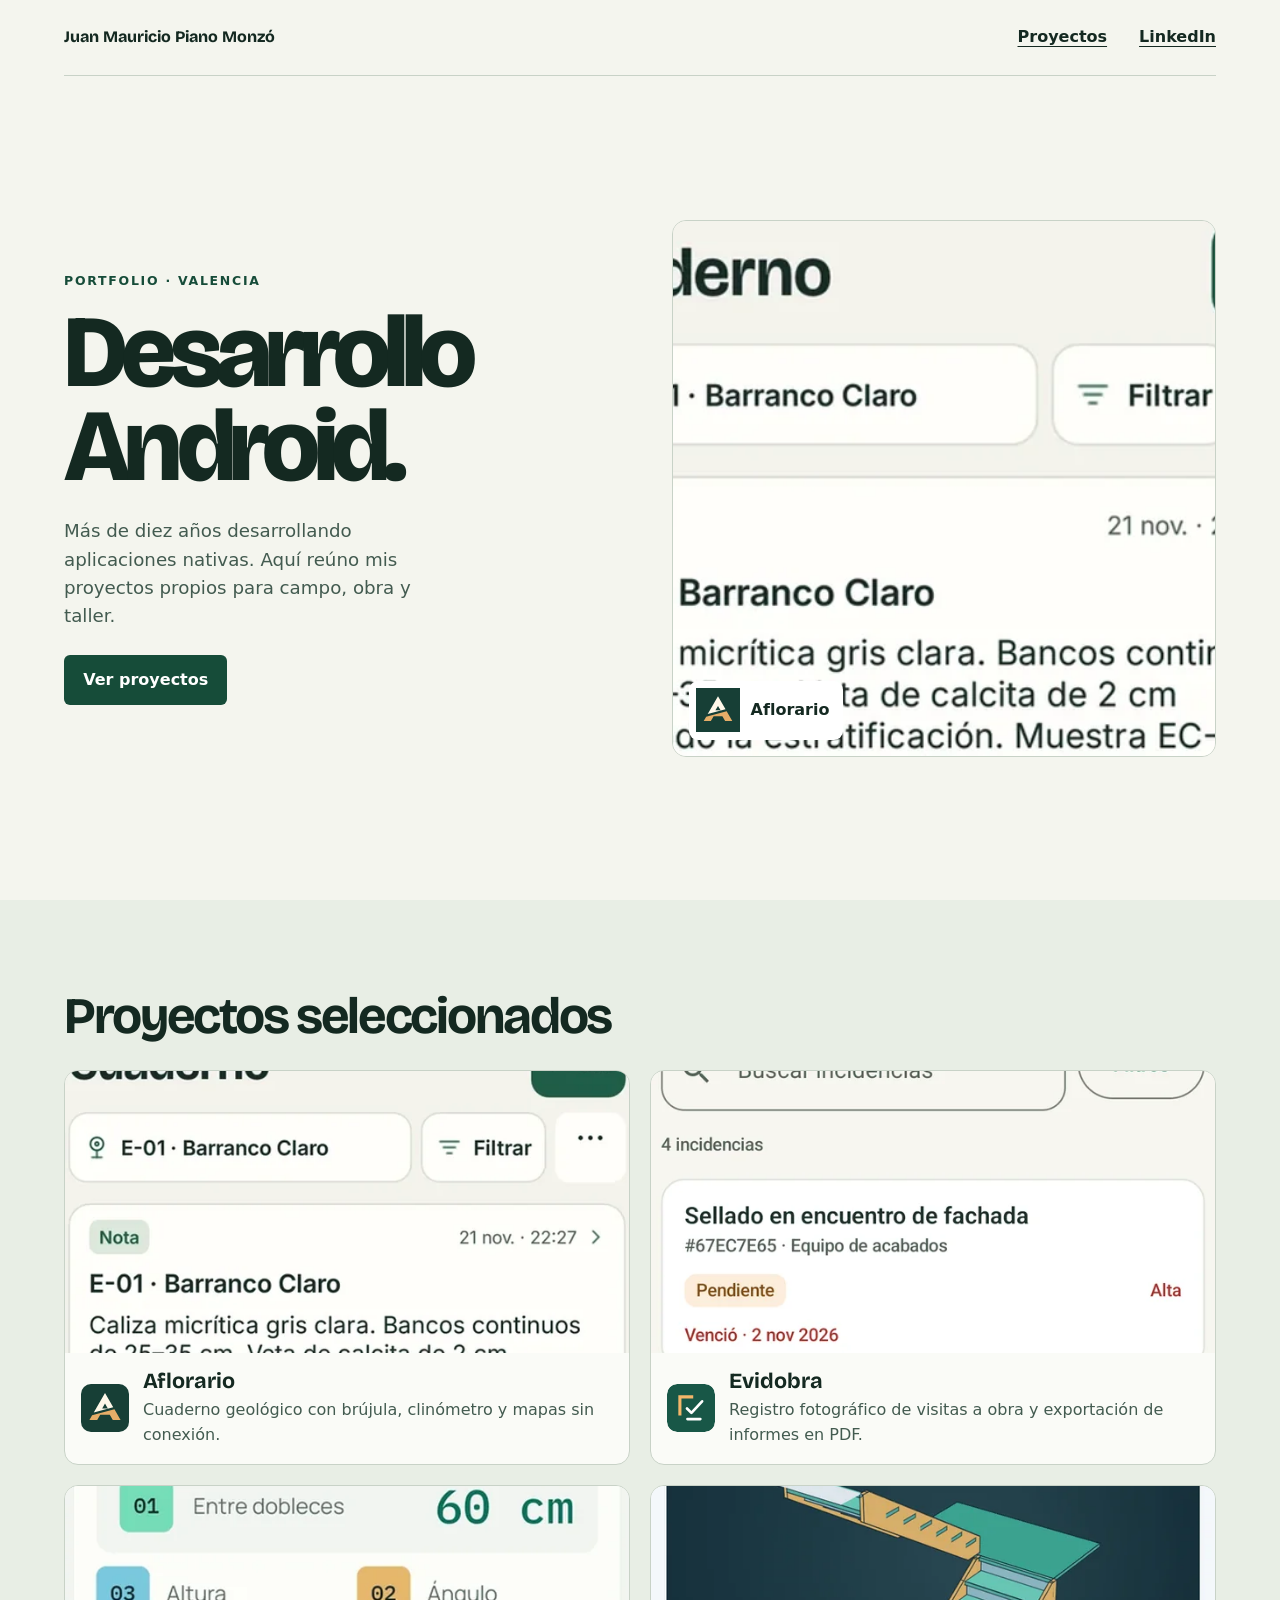
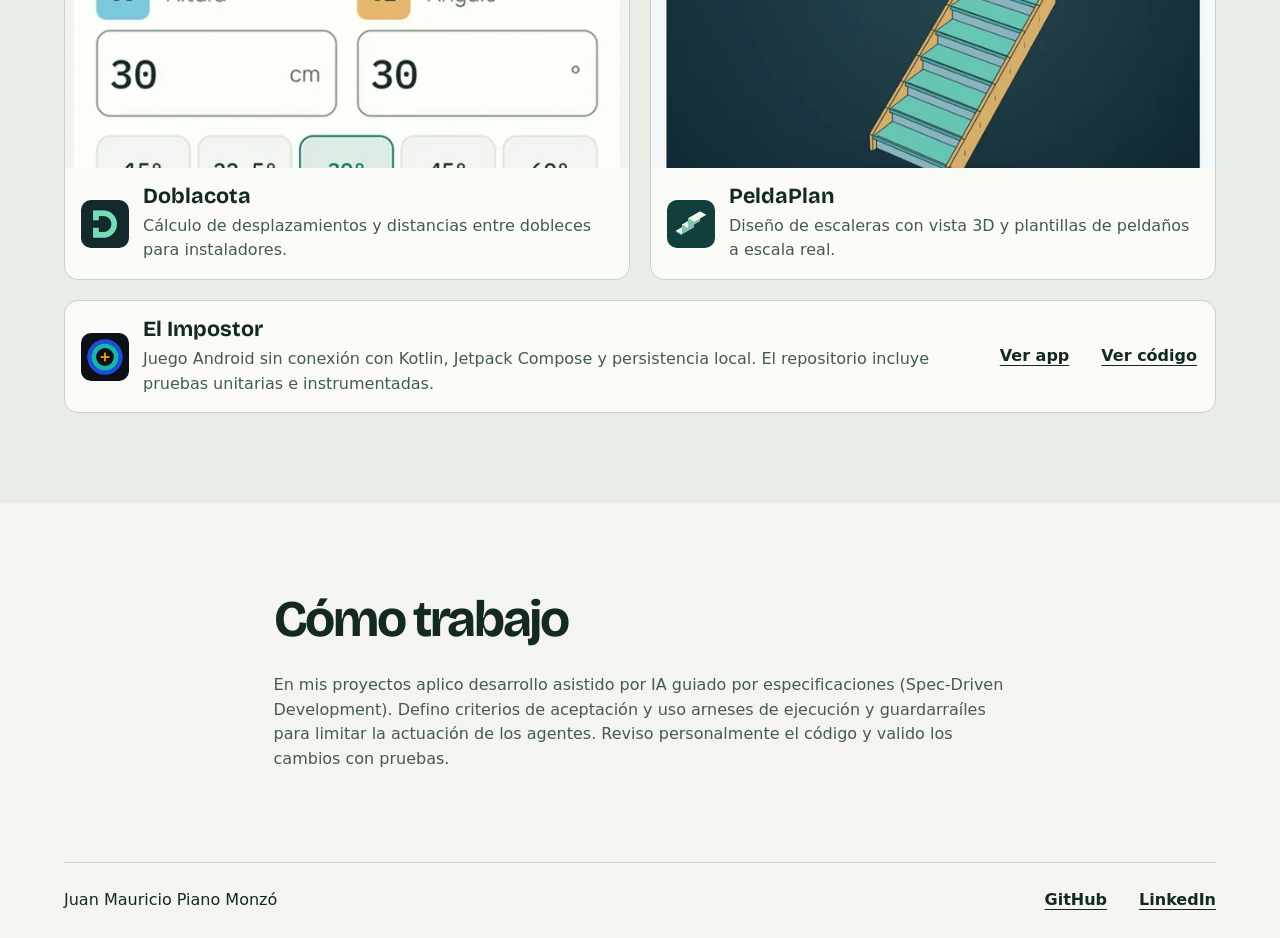
==== portfolio/index.html @ a4429e70 "Publish Android developer portfolio" ====
<!doctype html>
<html lang="es" data-type="service">
<head>
  <meta charset="utf-8">
  <meta name="viewport" content="width=device-width, initial-scale=1">
  <meta name="page-type" content="service">
  <meta name="site-kind" content="software">
  <meta name="description" content="Portfolio de Juan Mauricio Piano Monzó, desarrollador Android. Aplicaciones para campo, obra y taller.">
  <title>Juan Mauricio Piano Monzó · Portfolio Android</title>
  <link rel="canonical" href="https://gastry.github.io/portfolio/">
  <link rel="stylesheet" href="style.css">
</head>
<body>
  <a class="skip" href="#contenido">Saltar al contenido</a>
  <header class="wrap top">
    <a class="signature" href="./">Juan Mauricio Piano Monzó</a>
    <nav aria-label="Navegación principal"><a href="#proyectos">Proyectos</a><a href="https://www.linkedin.com/in/juan-mauricio-p-a64a7474/">LinkedIn</a></nav>
  </header>
  <main id="contenido">
    <section class="wrap hero" aria-labelledby="title">
      <div>
        <p class="label">Portfolio · Valencia</p>
        <h1 id="title">Desarrollo<br>Android.</h1>
        <p class="intro">Más de diez años desarrollando aplicaciones nativas. Aquí reúno mis proyectos propios para campo, obra y taller.</p>
        <a class="button" href="#proyectos">Ver proyectos</a>
      </div>
      <a class="cover" href="https://gastry.github.io/privacy-policies/aflorario/app/" aria-label="Ver Aflorario, cuaderno geológico">
        <img class="cover-image" src="assets/aflorario.webp" alt="Pantallas de medición y cartografía de Aflorario">
        <span class="cover-name"><img src="assets/aflorario-icon.svg" alt="" width="44" height="44"> Aflorario</span>
      </a>
    </section>
    <section class="work" id="proyectos">
      <div class="wrap">
        <h2>Proyectos seleccionados</h2>
        <div class="grid">
          <a class="card" href="https://gastry.github.io/privacy-policies/aflorario/app/">
            <div class="visual"><img loading="lazy" src="assets/aflorario.webp" alt=""></div>
            <div class="details"><img src="assets/aflorario-icon.svg" alt="" width="48" height="48"><div><h3>Aflorario</h3><p>Cuaderno geológico con brújula, clinómetro y mapas sin conexión.</p></div></div>
          </a>
          <a class="card" href="https://gastry.github.io/privacy-policies/evidobra/app/plantilla-informe-visita-obra.html">
            <div class="visual"><img loading="lazy" src="assets/evidobra.webp" alt=""></div>
            <div class="details"><img src="assets/evidobra-icon.svg" alt="" width="48" height="48"><div><h3>Evidobra</h3><p>Registro fotográfico de visitas a obra y exportación de informes en PDF.</p></div></div>
          </a>
          <a class="card" href="https://gastry.github.io/privacy-policies/doblacota/app/">
            <div class="visual"><img loading="lazy" src="assets/doblacota.webp" alt=""></div>
            <div class="details"><img src="assets/doblacota-icon.webp" alt="" width="48" height="48"><div><h3>Doblacota</h3><p>Cálculo de desplazamientos y distancias entre dobleces para instaladores.</p></div></div>
          </a>
          <a class="card" href="https://peldaplan.pages.dev/">
            <div class="visual"><img loading="lazy" src="assets/peldaplan.webp" alt=""></div>
            <div class="details"><img src="assets/peldaplan-icon.webp" alt="" width="48" height="48"><div><h3>PeldaPlan</h3><p>Diseño de escaleras con vista 3D y plantillas de peldaños a escala real.</p></div></div>
          </a>
        </div>
        <div class="technical">
          <div class="details"><img src="assets/impostor.svg" alt="" width="48" height="48"><div><h3>El Impostor</h3><p>Juego Android sin conexión con Kotlin, Jetpack Compose y persistencia local. El repositorio incluye pruebas unitarias e instrumentadas.</p></div></div>
          <div class="links"><a href="https://gastry-apps.pages.dev/el-impostor/">Ver app</a><a href="https://github.com/Gastry/impostor-android">Ver código</a></div>
        </div>
      </div>
    </section>
    <section class="wrap method">
      <h2>Cómo trabajo</h2>
      <p>En mis proyectos aplico desarrollo asistido por IA guiado por especificaciones (Spec-Driven Development). Defino criterios de aceptación y uso arneses de ejecución y guardarraíles para limitar la actuación de los agentes. Reviso personalmente el código y valido los cambios con pruebas.</p>
    </section>
  </main>
  <footer class="wrap top"><span>Juan Mauricio Piano Monzó</span><nav aria-label="Perfiles"><a href="https://github.com/Gastry">GitHub</a><a href="https://www.linkedin.com/in/juan-mauricio-p-a64a7474/">LinkedIn</a></nav></footer>
</body>
</html>
---- portfolio/style.css ----
@font-face{font-family:Bricolage;src:url("assets/bricolage-latin.woff2") format("woff2");font-weight:200 800;font-display:swap}
:root{color-scheme:light;--ink:#142921;--muted:#435b50;--paper:#f4f5ee;--line:#c8d2c7;--green:#164c39}
*{box-sizing:border-box}
html{scroll-behavior:smooth}
body{margin:0;background:var(--paper);color:var(--ink);font:1rem/1.55 system-ui,sans-serif}
h1,h2,h3,p{margin:0}
h1,h2,h3,.signature{font-family:Bricolage,system-ui,sans-serif}
a{color:inherit;text-underline-offset:.23em}
a:focus-visible{outline:3px solid #19734e;outline-offset:5px;border-radius:3px}
img{display:block;max-width:100%}
.wrap{width:min(1152px,calc(100% - 48px));margin-inline:auto}
.skip{position:absolute;left:1rem;top:1rem;z-index:2;background:white;padding:.5rem;transform:translateY(-200%)}
.skip:focus{transform:none}
.top{min-height:76px;display:flex;align-items:center;justify-content:space-between;gap:1rem;border-bottom:1px solid var(--line)}
.signature{font-weight:750;text-decoration:none}
nav,.links{display:flex;gap:clamp(.8rem,3vw,2rem);align-items:center;flex-wrap:wrap}
nav a,.links a{font-weight:650}
.hero{min-height:calc(100svh - 76px);display:grid;grid-template-columns:1fr 1fr;align-items:center;gap:clamp(24px,5vw,80px);padding-block:56px}
.label{text-transform:uppercase;letter-spacing:.14em;font-size:.78rem;font-weight:750;color:var(--green);margin-bottom:1rem}
h1{font-size:clamp(3.7rem,8vw,7.7rem);line-height:.91;letter-spacing:-.065em;font-weight:800}
.intro{margin:1.55rem 0;max-width:32ch;color:var(--muted);font-size:1.14rem}
.button{display:inline-block;background:var(--green);color:white;border-radius:6px;padding:.78rem 1.2rem;font-weight:700;text-decoration:none}
.cover,.card{display:block;text-decoration:none;border-radius:14px;overflow:hidden;transition:transform .18s ease,box-shadow .18s ease}
.cover{position:relative;background:#d9e7dc;border:1px solid var(--line)}
.cover-image{width:100%;height:clamp(300px,42vw,535px);object-fit:cover}
.cover-name{position:absolute;bottom:16px;left:16px;display:flex;align-items:center;gap:.65rem;background:#fff;padding:.45rem .85rem .45rem .45rem;border-radius:9px;font-weight:750}
.cover:hover,.card:hover,.button:hover{transform:translateY(-2px);box-shadow:0 8px 24px #1429211c}
.work{background:#e8eee5;padding-block:clamp(48px,7vw,96px)}
h2{font-size:clamp(2rem,4vw,3.6rem);letter-spacing:-.045em;line-height:1.02;margin-bottom:1.75rem}
.grid{display:grid;grid-template-columns:repeat(2,minmax(0,1fr));gap:20px}
.card{border:1px solid var(--line);background:#fafbf7}
.visual{overflow:hidden;aspect-ratio:2/1;background:#d9e7dc}
.visual img{width:100%;height:100%;object-fit:cover;transition:transform .2s ease}
.card:hover .visual img{transform:scale(1.025)}
.details{display:flex;align-items:center;gap:14px;padding:16px}
.details img{flex:none;border-radius:10px}
.details h3{font-size:1.35rem;line-height:1.15}
.details p,.method p{color:var(--muted);margin-top:.3rem}
.technical{margin-top:20px;border:1px solid var(--line);border-radius:14px;background:#fafbf7;display:flex;justify-content:space-between;align-items:center;gap:1rem}
.links{padding:0 18px;flex:none}
.method{padding-block:clamp(48px,7vw,90px);max-width:72ch}
footer.top{border-bottom:0;border-top:1px solid var(--line)}
@media(max-width:700px){.wrap{width:calc(100% - 36px)}.hero,.grid{grid-template-columns:1fr}.hero{min-height:auto;padding-block:45px}.cover-image{height:auto;aspect-ratio:1.3;object-fit:cover}.technical{display:block}.links{padding:0 16px 16px}.top{font-size:.9rem}.top nav{justify-content:flex-end}}
@media(prefers-reduced-motion:reduce){*,*::before,*::after{scroll-behavior:auto!important;transition:none!important}}
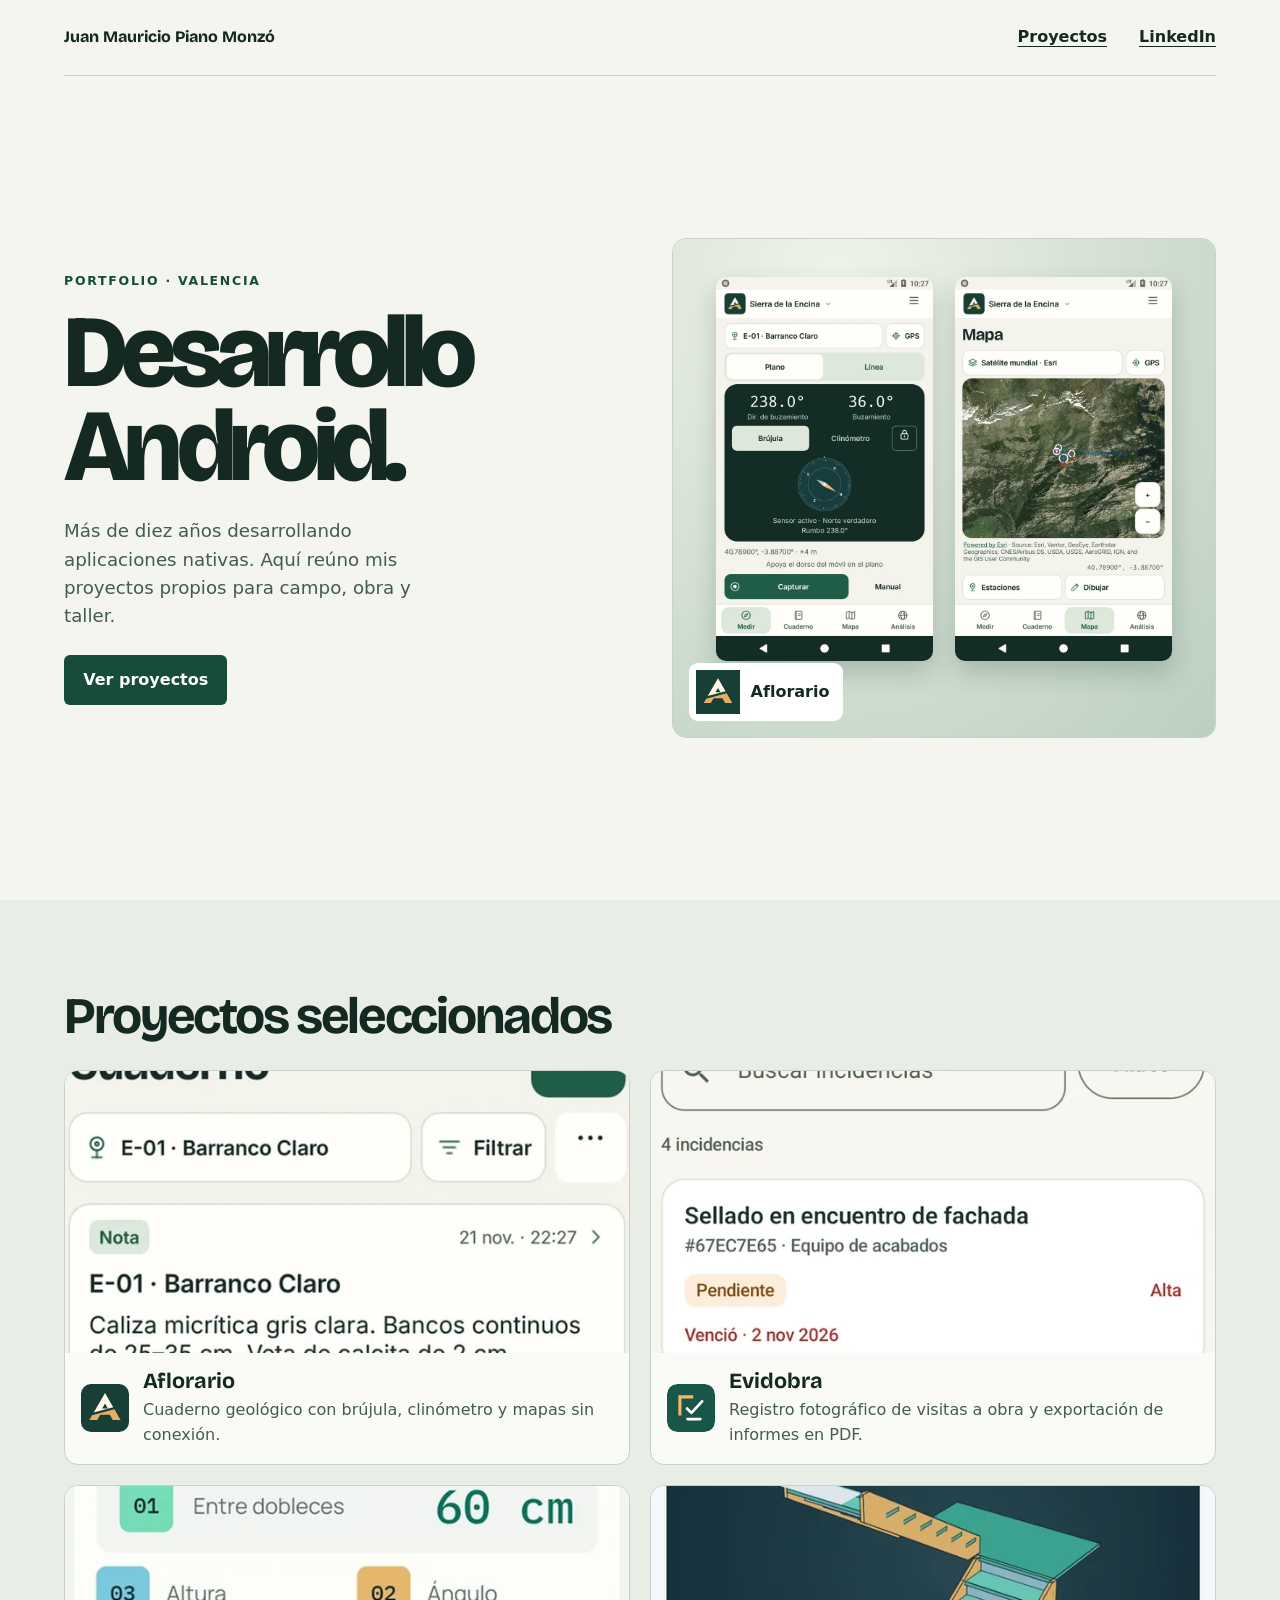
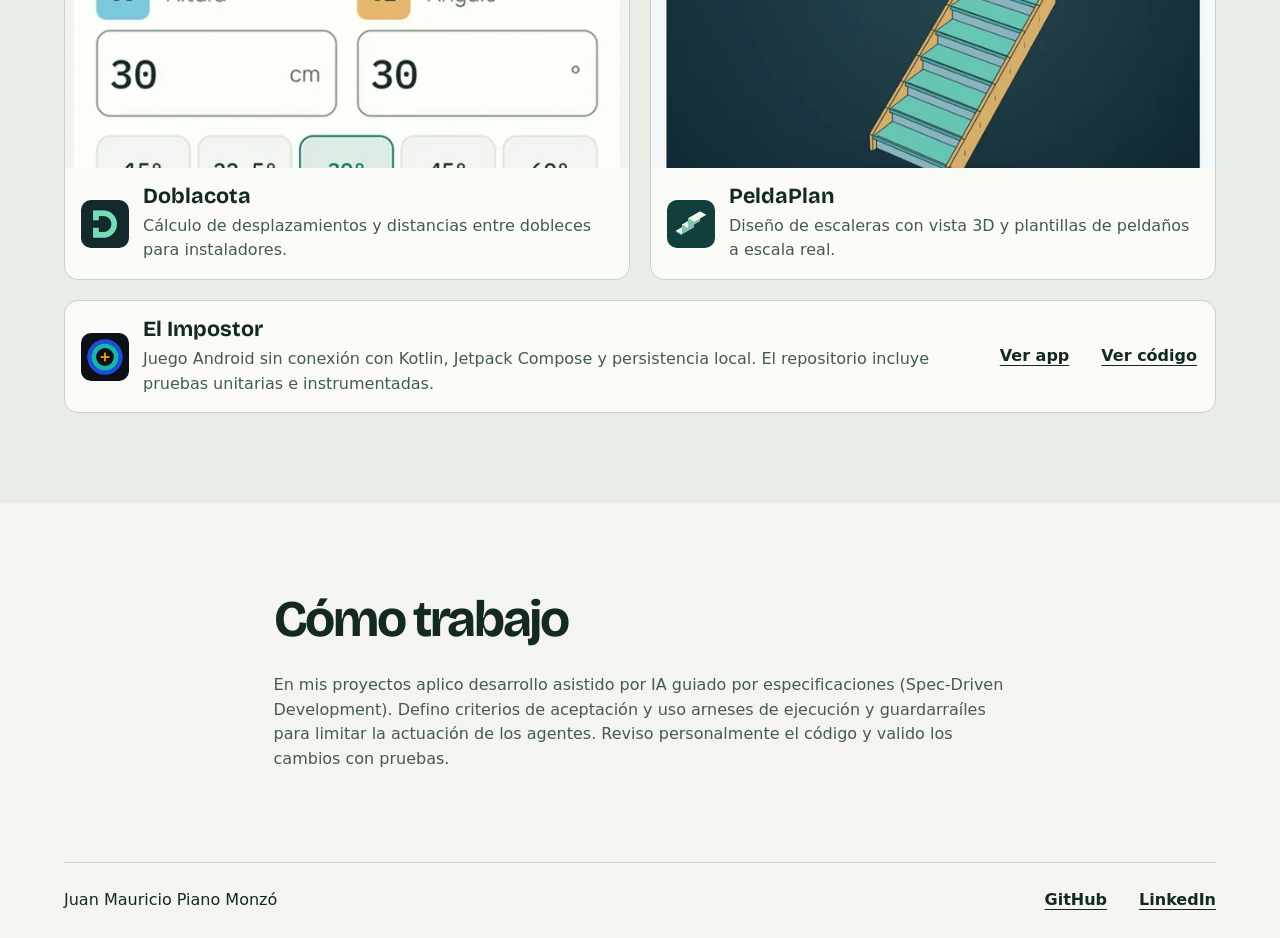
==== commit f52a2dd7: "Use field measurement and map previews" ====
--- a/portfolio/index.html
+++ b/portfolio/index.html
@@ -25,7 +25,7 @@
         <a class="button" href="#proyectos">Ver proyectos</a>
       </div>
       <a class="cover" href="https://gastry.github.io/privacy-policies/aflorario/app/" aria-label="Ver Aflorario, cuaderno geológico">
-        <img class="cover-image" src="assets/aflorario.webp" alt="Pantallas de medición y cartografía de Aflorario">
+        <div class="phones"><img src="assets/medir.webp" alt="Pantalla de medición geológica"><img src="assets/mapa.webp" alt="Pantalla de cartografía de Aflorario"></div>
         <span class="cover-name"><img src="assets/aflorario-icon.svg" alt="" width="44" height="44"> Aflorario</span>
       </a>
     </section>
--- a/portfolio/style.css
+++ b/portfolio/style.css
@@ -22,7 +22,8 @@
 .button{display:inline-block;background:var(--green);color:white;border-radius:6px;padding:.78rem 1.2rem;font-weight:700;text-decoration:none}
 .cover,.card{display:block;text-decoration:none;border-radius:14px;overflow:hidden;transition:transform .18s ease,box-shadow .18s ease}
 .cover{position:relative;background:#d9e7dc;border:1px solid var(--line)}
-.cover-image{width:100%;height:clamp(300px,42vw,535px);object-fit:cover}
+.phones{display:grid;grid-template-columns:1fr 1fr;align-items:center;gap:5%;padding:7% 8% 14%;background:radial-gradient(ellipse at 30% 10%,#f0f4e8,#bbcfc0)}
+.phones img{width:100%;height:auto;border-radius:10px;box-shadow:0 12px 26px #15332d36}
 .cover-name{position:absolute;bottom:16px;left:16px;display:flex;align-items:center;gap:.65rem;background:#fff;padding:.45rem .85rem .45rem .45rem;border-radius:9px;font-weight:750}
 .cover:hover,.card:hover,.button:hover{transform:translateY(-2px);box-shadow:0 8px 24px #1429211c}
 .work{background:#e8eee5;padding-block:clamp(48px,7vw,96px)}
@@ -40,5 +41,5 @@
 .links{padding:0 18px;flex:none}
 .method{padding-block:clamp(48px,7vw,90px);max-width:72ch}
 footer.top{border-bottom:0;border-top:1px solid var(--line)}
-@media(max-width:700px){.wrap{width:calc(100% - 36px)}.hero,.grid{grid-template-columns:1fr}.hero{min-height:auto;padding-block:45px}.cover-image{height:auto;aspect-ratio:1.3;object-fit:cover}.technical{display:block}.links{padding:0 16px 16px}.top{font-size:.9rem}.top nav{justify-content:flex-end}}
+@media(max-width:700px){.wrap{width:calc(100% - 36px)}.hero,.grid{grid-template-columns:1fr}.hero{min-height:auto;padding-block:45px}.technical{display:block}.links{padding:0 16px 16px}.top{font-size:.9rem}.top nav{justify-content:flex-end}}
 @media(prefers-reduced-motion:reduce){*,*::before,*::after{scroll-behavior:auto!important;transition:none!important}}
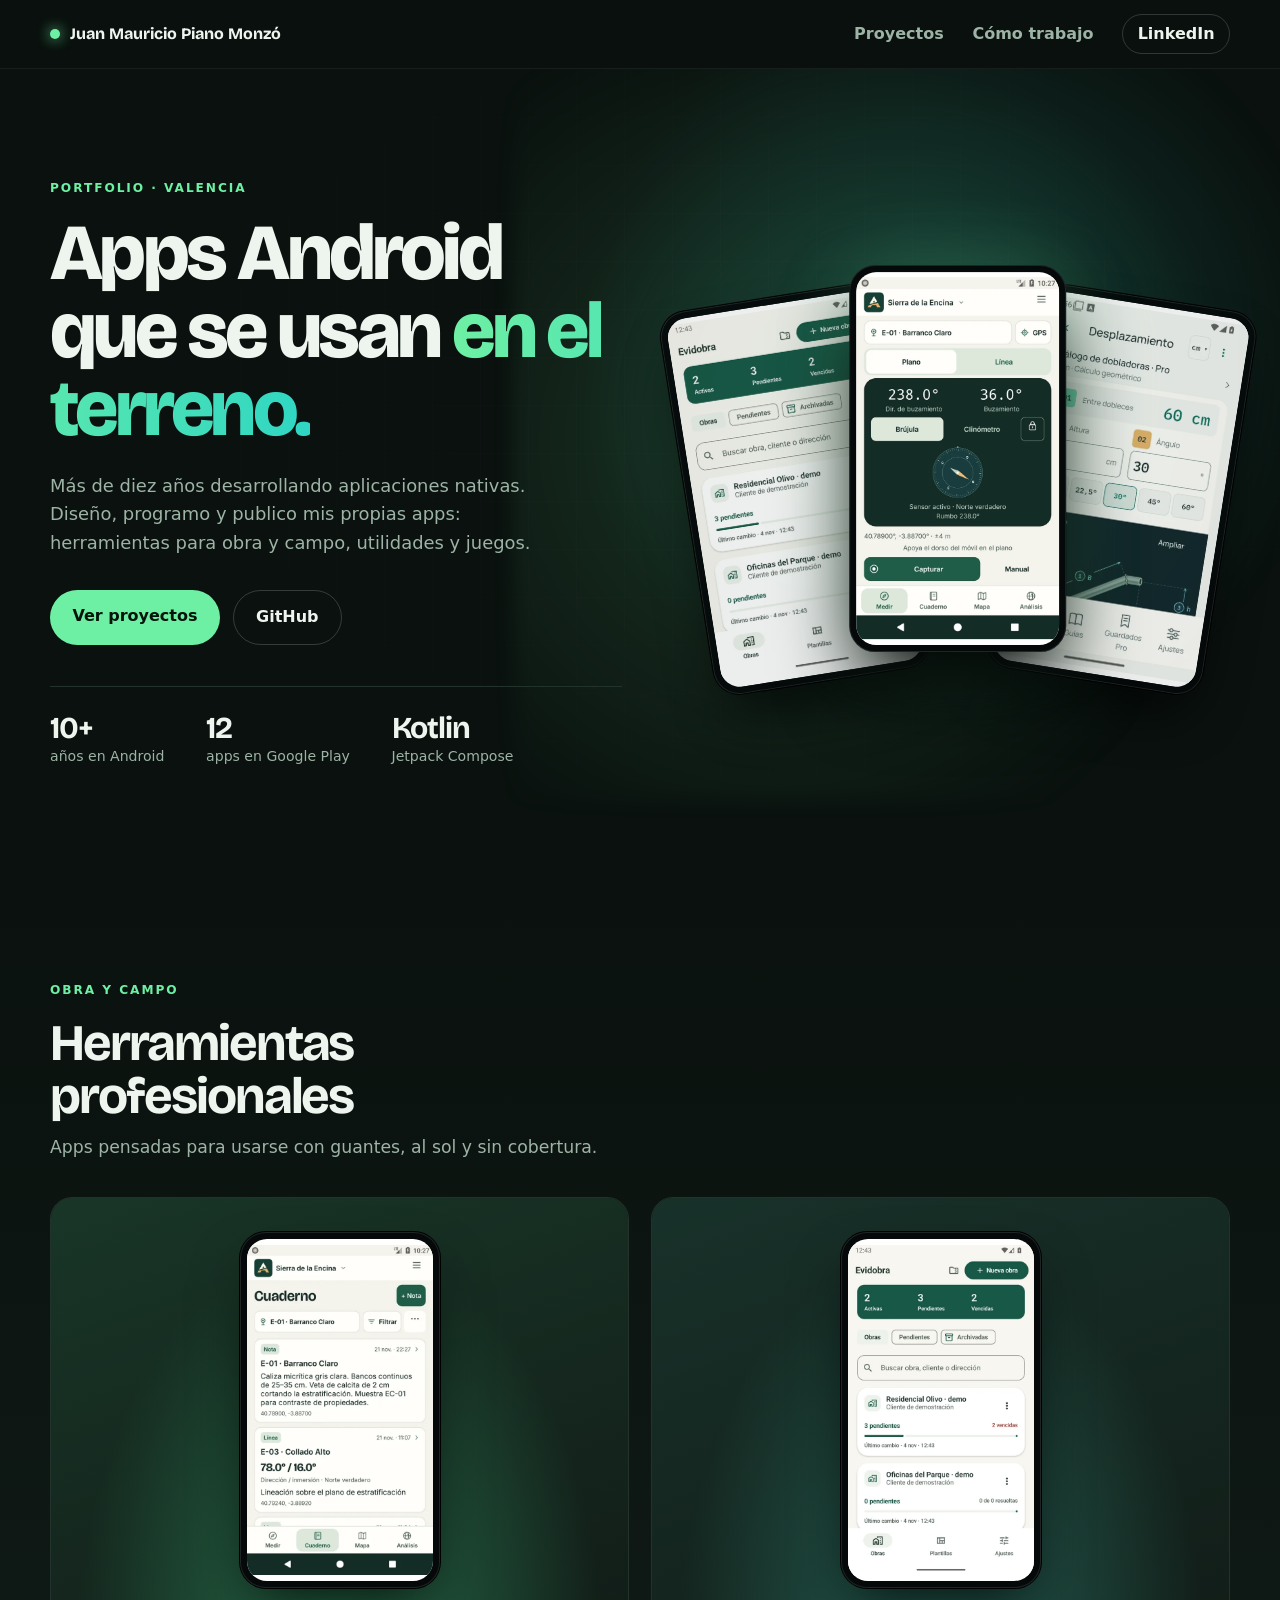
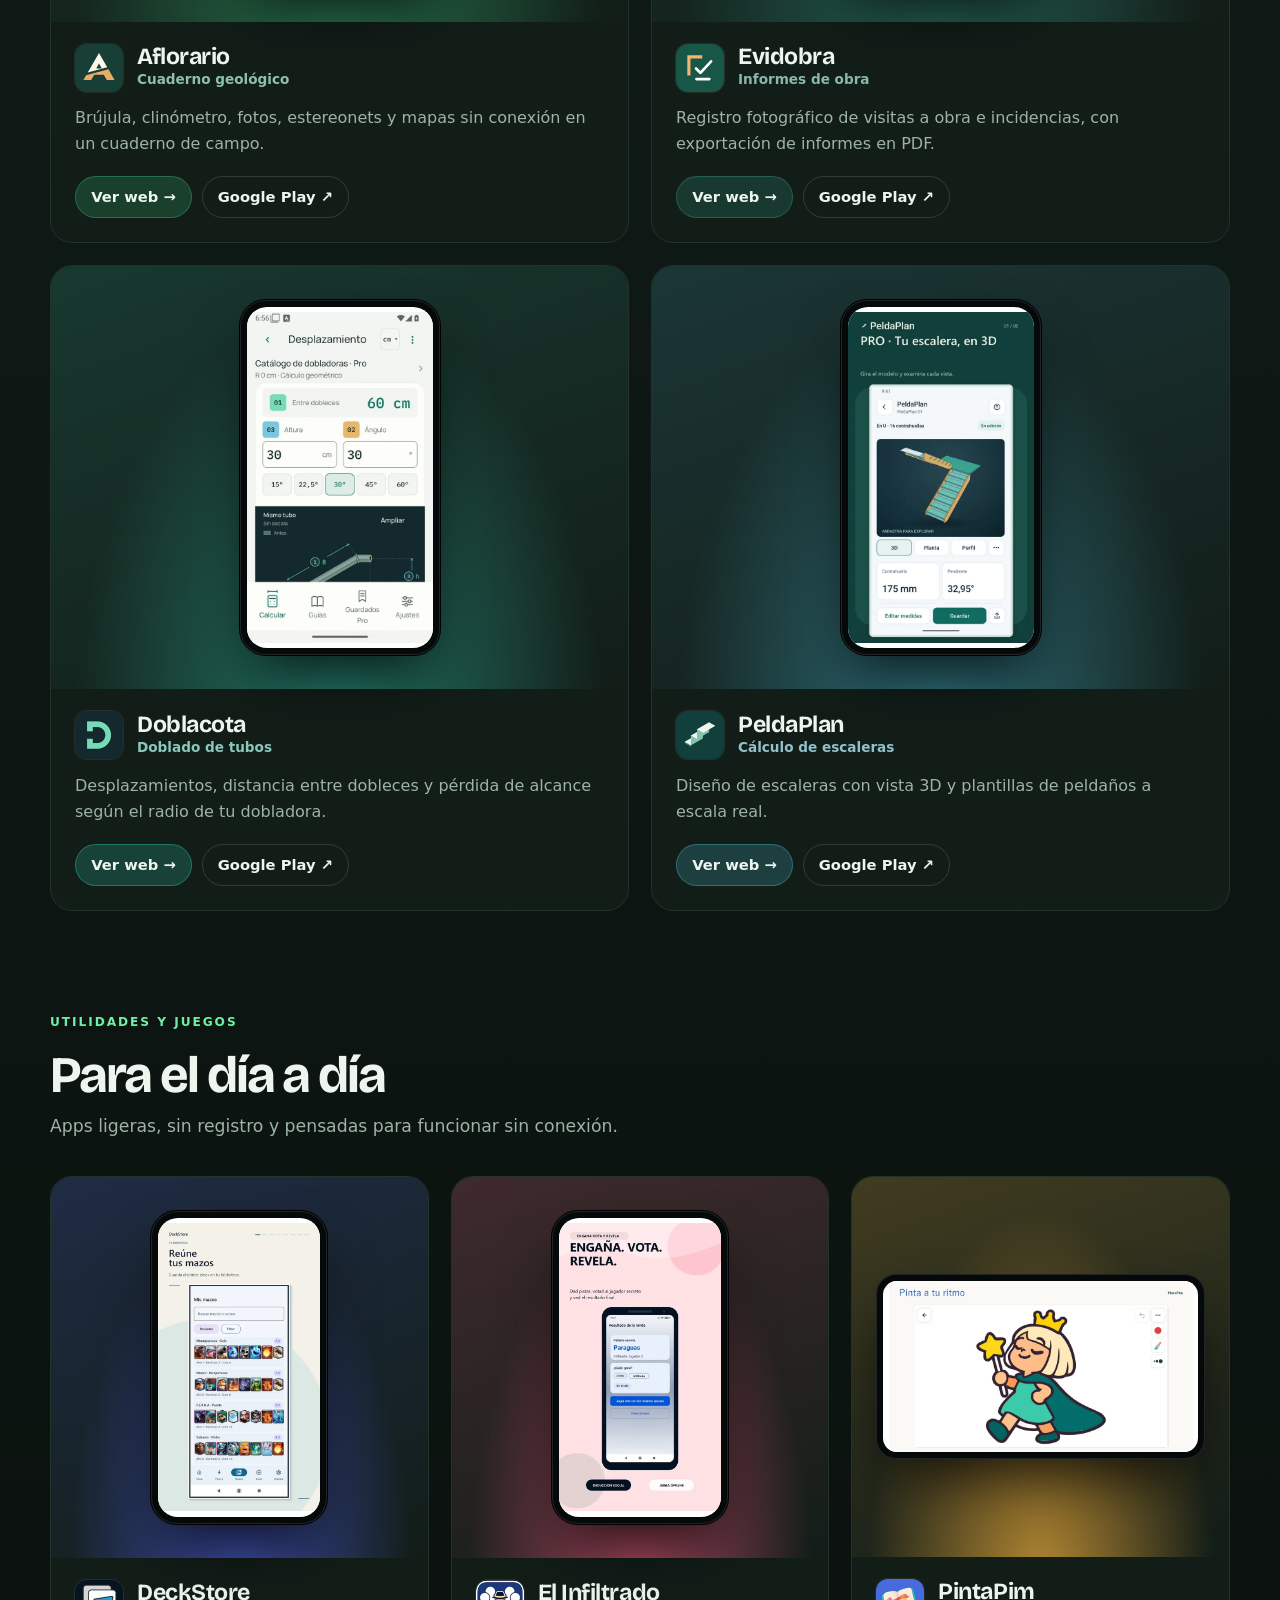
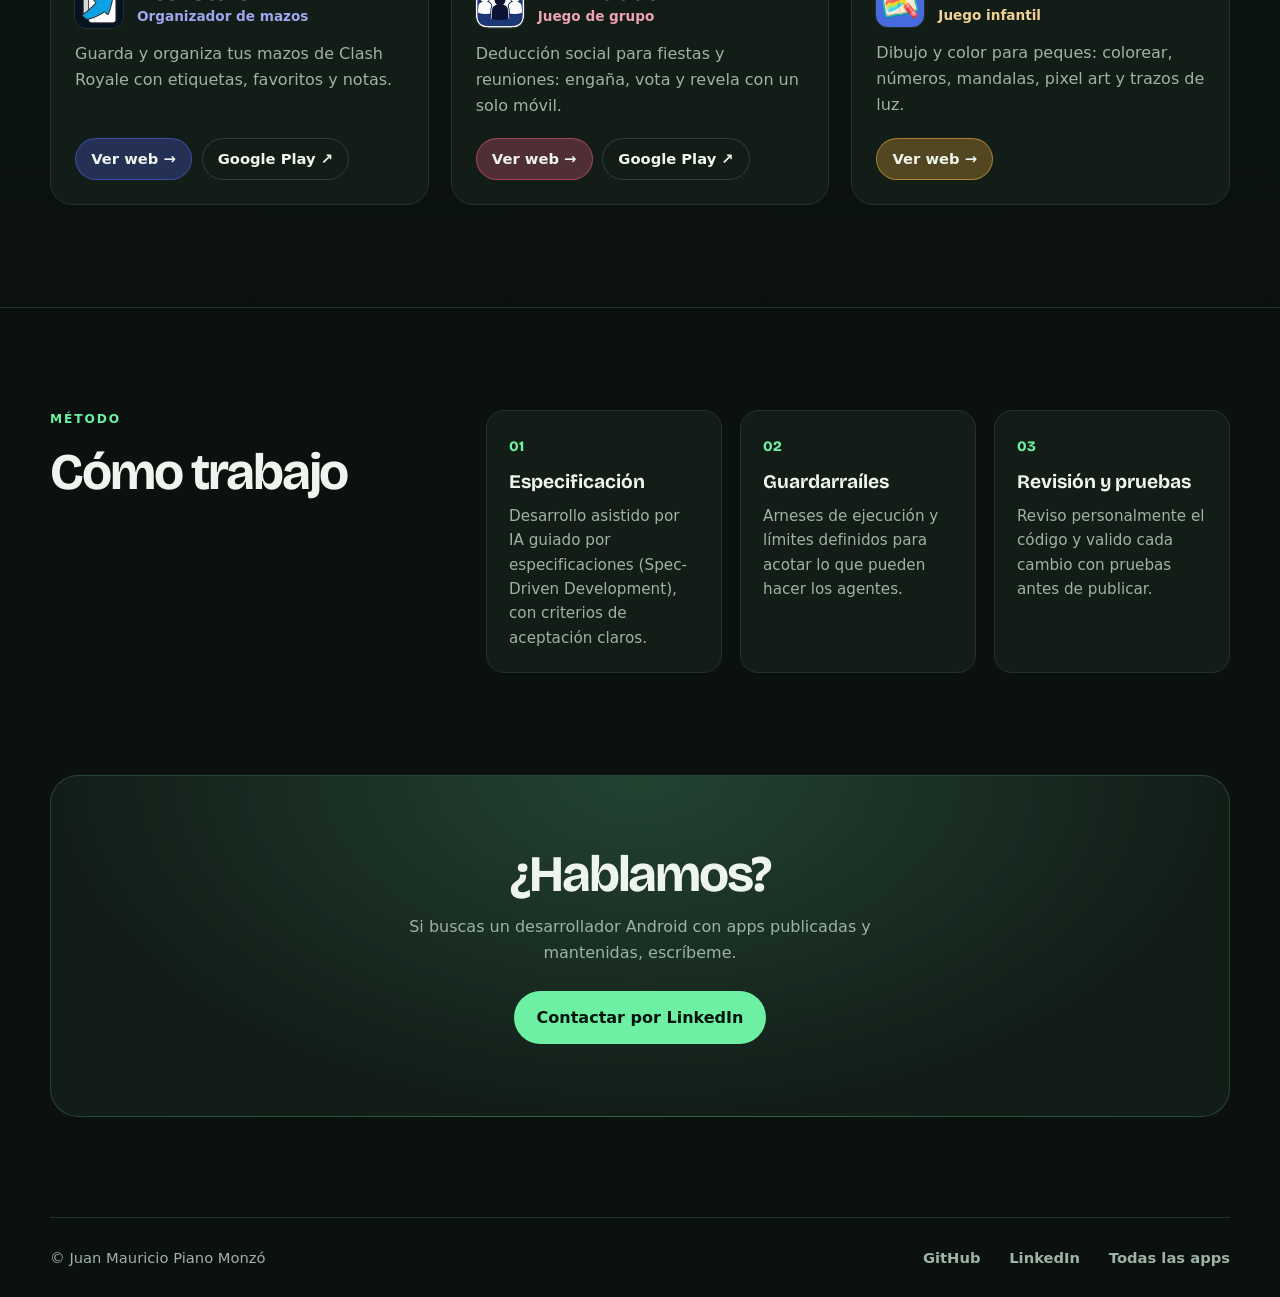
==== commit ebb3be07: "Rediseño oscuro del portfolio con capturas completas y nuevas apps Co-Authored-By: Claude Opus 5.5 <" ====
--- a/portfolio/index.html
+++ b/portfolio/index.html
@@ -1,66 +1,166 @@
 <!doctype html>
-<html lang="es" data-type="service">
+<html lang="es">
 <head>
   <meta charset="utf-8">
   <meta name="viewport" content="width=device-width, initial-scale=1">
-  <meta name="page-type" content="service">
-  <meta name="site-kind" content="software">
-  <meta name="description" content="Portfolio de Juan Mauricio Piano Monzó, desarrollador Android. Aplicaciones para campo, obra y taller.">
+  <meta name="description" content="Portfolio de Juan Mauricio Piano Monzó, desarrollador Android. Aplicaciones nativas para obra, campo, utilidades y juegos.">
+  <meta name="theme-color" content="#0a110e">
   <title>Juan Mauricio Piano Monzó · Portfolio Android</title>
   <link rel="canonical" href="https://gastry.github.io/portfolio/">
-  <link rel="stylesheet" href="style.css">
+  <meta property="og:title" content="Juan Mauricio Piano Monzó · Desarrollo Android">
+  <meta property="og:description" content="Aplicaciones Android nativas para obra, campo, utilidades y juegos.">
+  <meta property="og:image" content="https://gastry.github.io/portfolio/assets/s-aflorario.webp">
+  <link rel="preload" href="assets/bricolage-latin.woff2" as="font" type="font/woff2" crossorigin>
+  <link rel="stylesheet" href="style.css?v=3">
 </head>
 <body>
   <a class="skip" href="#contenido">Saltar al contenido</a>
-  <header class="wrap top">
-    <a class="signature" href="./">Juan Mauricio Piano Monzó</a>
-    <nav aria-label="Navegación principal"><a href="#proyectos">Proyectos</a><a href="https://www.linkedin.com/in/juan-mauricio-p-a64a7474/">LinkedIn</a></nav>
+
+  <header class="bar">
+    <div class="wrap bar-in">
+      <a class="signature" href="./"><span class="dot" aria-hidden="true"></span>Juan Mauricio Piano Monzó</a>
+      <nav aria-label="Navegación principal">
+        <a href="#proyectos">Proyectos</a>
+        <a href="#metodo">Cómo trabajo</a>
+        <a class="nav-cta" href="https://www.linkedin.com/in/juan-mauricio-p-a64a7474/">LinkedIn</a>
+      </nav>
+    </div>
   </header>
+
   <main id="contenido">
-    <section class="wrap hero" aria-labelledby="title">
-      <div>
-        <p class="label">Portfolio · Valencia</p>
-        <h1 id="title">Desarrollo<br>Android.</h1>
-        <p class="intro">Más de diez años desarrollando aplicaciones nativas. Aquí reúno mis proyectos propios para campo, obra y taller.</p>
-        <a class="button" href="#proyectos">Ver proyectos</a>
-      </div>
-      <a class="cover" href="https://gastry.github.io/privacy-policies/aflorario/app/" aria-label="Ver Aflorario, cuaderno geológico">
-        <div class="phones"><img src="assets/medir.webp" alt="Pantalla de medición geológica"><img src="assets/mapa.webp" alt="Pantalla de cartografía de Aflorario"></div>
-        <span class="cover-name"><img src="assets/aflorario-icon.svg" alt="" width="44" height="44"> Aflorario</span>
-      </a>
-    </section>
-    <section class="work" id="proyectos">
-      <div class="wrap">
-        <h2>Proyectos seleccionados</h2>
-        <div class="grid">
-          <a class="card" href="https://gastry.github.io/privacy-policies/aflorario/app/">
-            <div class="visual"><img loading="lazy" src="assets/aflorario.webp" alt=""></div>
-            <div class="details"><img src="assets/aflorario-icon.svg" alt="" width="48" height="48"><div><h3>Aflorario</h3><p>Cuaderno geológico con brújula, clinómetro y mapas sin conexión.</p></div></div>
-          </a>
-          <a class="card" href="https://gastry.github.io/privacy-policies/evidobra/app/plantilla-informe-visita-obra.html">
-            <div class="visual"><img loading="lazy" src="assets/evidobra.webp" alt=""></div>
-            <div class="details"><img src="assets/evidobra-icon.svg" alt="" width="48" height="48"><div><h3>Evidobra</h3><p>Registro fotográfico de visitas a obra y exportación de informes en PDF.</p></div></div>
-          </a>
-          <a class="card" href="https://gastry.github.io/privacy-policies/doblacota/app/">
-            <div class="visual"><img loading="lazy" src="assets/doblacota.webp" alt=""></div>
-            <div class="details"><img src="assets/doblacota-icon.webp" alt="" width="48" height="48"><div><h3>Doblacota</h3><p>Cálculo de desplazamientos y distancias entre dobleces para instaladores.</p></div></div>
-          </a>
-          <a class="card" href="https://peldaplan.pages.dev/">
-            <div class="visual"><img loading="lazy" src="assets/peldaplan.webp" alt=""></div>
-            <div class="details"><img src="assets/peldaplan-icon.webp" alt="" width="48" height="48"><div><h3>PeldaPlan</h3><p>Diseño de escaleras con vista 3D y plantillas de peldaños a escala real.</p></div></div>
-          </a>
+    <section class="hero">
+      <div class="wrap hero-in">
+        <div class="hero-text">
+          <p class="label">Portfolio · Valencia</p>
+          <h1>Apps Android<br>que se usan <em>en el terreno.</em></h1>
+          <p class="intro">Más de diez años desarrollando aplicaciones nativas. Diseño, programo y publico mis propias apps: herramientas para obra y campo, utilidades y juegos.</p>
+          <div class="actions">
+            <a class="button" href="#proyectos">Ver proyectos</a>
+            <a class="button ghost" href="https://github.com/Gastry">GitHub</a>
+          </div>
+          <ul class="stats" aria-label="Datos destacados">
+            <li><strong>10+</strong><span>años en Android</span></li>
+            <li><strong>12</strong><span>apps en Google Play</span></li>
+            <li><strong>Kotlin</strong><span>Jetpack Compose</span></li>
+          </ul>
         </div>
-        <div class="technical">
-          <div class="details"><img src="assets/impostor.svg" alt="" width="48" height="48"><div><h3>El Impostor</h3><p>Juego Android sin conexión con Kotlin, Jetpack Compose y persistencia local. El repositorio incluye pruebas unitarias e instrumentadas.</p></div></div>
-          <div class="links"><a href="https://gastry-apps.pages.dev/el-impostor/">Ver app</a><a href="https://github.com/Gastry/impostor-android">Ver código</a></div>
+        <div class="hero-phones" aria-hidden="true">
+          <div class="phone p1"><img src="assets/s-evidobra.webp" alt=""></div>
+          <div class="phone p2"><img src="assets/medir.webp" alt=""></div>
+          <div class="phone p3"><img src="assets/s-doblacota.webp" alt=""></div>
         </div>
       </div>
     </section>
-    <section class="wrap method">
-      <h2>Cómo trabajo</h2>
-      <p>En mis proyectos aplico desarrollo asistido por IA guiado por especificaciones (Spec-Driven Development). Defino criterios de aceptación y uso arneses de ejecución y guardarraíles para limitar la actuación de los agentes. Reviso personalmente el código y valido los cambios con pruebas.</p>
+
+    <section class="work" id="proyectos">
+      <div class="wrap">
+        <div class="section-head">
+          <p class="label">Obra y campo</p>
+          <h2>Herramientas profesionales</h2>
+          <p class="lead">Apps pensadas para usarse con guantes, al sol y sin cobertura.</p>
+        </div>
+
+        <div class="grid">
+          <article class="card" style="--tint:#2f8f5f">
+            <div class="visual"><div class="phone"><img loading="lazy" src="assets/s-aflorario.webp" alt="Cuaderno de campo de Aflorario con notas y medidas"></div></div>
+            <div class="body">
+              <div class="title"><img src="assets/aflorario-icon.svg" alt="" width="48" height="48"><div><h3>Aflorario</h3><p class="kicker">Cuaderno geológico</p></div></div>
+              <p>Brújula, clinómetro, fotos, estereonets y mapas sin conexión en un cuaderno de campo.</p>
+              <div class="links"><a href="https://gastry.github.io/privacy-policies/aflorario/app/">Ver web →</a><a href="https://play.google.com/store/apps/details?id=com.gastry.aflorario">Google Play ↗</a></div>
+            </div>
+          </article>
+
+          <article class="card" style="--tint:#2b7a6a">
+            <div class="visual"><div class="phone"><img loading="lazy" src="assets/s-evidobra.webp" alt="Listado de obras e incidencias en Evidobra"></div></div>
+            <div class="body">
+              <div class="title"><img src="assets/evidobra-icon.svg" alt="" width="48" height="48"><div><h3>Evidobra</h3><p class="kicker">Informes de obra</p></div></div>
+              <p>Registro fotográfico de visitas a obra e incidencias, con exportación de informes en PDF.</p>
+              <div class="links"><a href="https://gastry.github.io/privacy-policies/evidobra/app/plantilla-informe-visita-obra.html">Ver web →</a><a href="https://play.google.com/store/apps/details?id=com.gastry.evidobra">Google Play ↗</a></div>
+            </div>
+          </article>
+
+          <article class="card" style="--tint:#2a9a86">
+            <div class="visual"><div class="phone"><img loading="lazy" src="assets/s-doblacota.webp" alt="Cálculo de desplazamiento entre dobleces en Doblacota"></div></div>
+            <div class="body">
+              <div class="title"><img src="assets/doblacota-icon.webp" alt="" width="48" height="48"><div><h3>Doblacota</h3><p class="kicker">Doblado de tubos</p></div></div>
+              <p>Desplazamientos, distancia entre dobleces y pérdida de alcance según el radio de tu dobladora.</p>
+              <div class="links"><a href="https://gastry.github.io/privacy-policies/doblacota/app/">Ver web →</a><a href="https://play.google.com/store/apps/details?id=com.aplicaciones.gastry.doblacota">Google Play ↗</a></div>
+            </div>
+          </article>
+
+          <article class="card" style="--tint:#3a8fa0">
+            <div class="visual"><div class="phone"><img loading="lazy" src="assets/s-peldaplan.webp" alt="Escalera en 3D en PeldaPlan"></div></div>
+            <div class="body">
+              <div class="title"><img src="assets/peldaplan-icon.webp" alt="" width="48" height="48"><div><h3>PeldaPlan</h3><p class="kicker">Cálculo de escaleras</p></div></div>
+              <p>Diseño de escaleras con vista 3D y plantillas de peldaños a escala real.</p>
+              <div class="links"><a href="https://peldaplan.pages.dev/">Ver web →</a><a href="https://play.google.com/store/apps/details?id=com.aplicaciones.gastry.peldaplan">Google Play ↗</a></div>
+            </div>
+          </article>
+        </div>
+
+        <div class="section-head second">
+          <p class="label">Utilidades y juegos</p>
+          <h2>Para el día a día</h2>
+          <p class="lead">Apps ligeras, sin registro y pensadas para funcionar sin conexión.</p>
+        </div>
+
+        <div class="grid three">
+          <article class="card" style="--tint:#4f5fe0">
+            <div class="visual"><div class="phone"><img loading="lazy" src="assets/s-deckstore.webp" alt="Biblioteca de mazos en DeckStore"></div></div>
+            <div class="body">
+              <div class="title"><img src="assets/deckstore-icon.webp" alt="" width="48" height="48"><div><h3>DeckStore</h3><p class="kicker">Organizador de mazos</p></div></div>
+              <p>Guarda y organiza tus mazos de Clash Royale con etiquetas, favoritos y notas.</p>
+              <div class="links"><a href="https://gastry-apps.pages.dev/deckstore/">Ver web →</a><a href="https://play.google.com/store/apps/details?id=com.aplicaciones.gastry.deckstore">Google Play ↗</a></div>
+            </div>
+          </article>
+
+          <article class="card" style="--tint:#e0567a">
+            <div class="visual"><div class="phone"><img loading="lazy" src="assets/s-infiltrado.webp" alt="Resultado de una ronda en El Infiltrado"></div></div>
+            <div class="body">
+              <div class="title"><img src="assets/infiltrado-icon.webp" alt="" width="48" height="48"><div><h3>El Infiltrado</h3><p class="kicker">Juego de grupo</p></div></div>
+              <p>Deducción social para fiestas y reuniones: engaña, vota y revela con un solo móvil.</p>
+              <div class="links"><a href="https://gastry-apps.pages.dev/el-infiltrado/">Ver web →</a><a href="https://play.google.com/store/apps/details?id=com.gastry.elinfiltrado">Google Play ↗</a></div>
+            </div>
+          </article>
+
+          <article class="card" style="--tint:#e8a93a">
+            <div class="visual"><div class="tablet"><img loading="lazy" src="assets/s-pintapim.webp" alt="Pantalla de colorear en PintaPim"></div></div>
+            <div class="body">
+              <div class="title"><img src="assets/pintapim-icon.webp" alt="" width="48" height="48"><div><h3>PintaPim</h3><p class="kicker">Juego infantil</p></div></div>
+              <p>Dibujo y color para peques: colorear, números, mandalas, pixel art y trazos de luz.</p>
+              <div class="links"><a href="https://gastry.github.io/privacy-policies/cuaderno-de-color/">Ver web →</a></div>
+            </div>
+          </article>
+        </div>
+      </div>
+    </section>
+
+    <section class="method" id="metodo">
+      <div class="wrap method-in">
+        <div>
+          <p class="label">Método</p>
+          <h2>Cómo trabajo</h2>
+        </div>
+        <div class="steps">
+          <div class="step"><span>01</span><h3>Especificación</h3><p>Desarrollo asistido por IA guiado por especificaciones (Spec-Driven Development), con criterios de aceptación claros.</p></div>
+          <div class="step"><span>02</span><h3>Guardarraíles</h3><p>Arneses de ejecución y límites definidos para acotar lo que pueden hacer los agentes.</p></div>
+          <div class="step"><span>03</span><h3>Revisión y pruebas</h3><p>Reviso personalmente el código y valido cada cambio con pruebas antes de publicar.</p></div>
+        </div>
+      </div>
+    </section>
+
+    <section class="contact">
+      <div class="wrap contact-in">
+        <h2>¿Hablamos?</h2>
+        <p>Si buscas un desarrollador Android con apps publicadas y mantenidas, escríbeme.</p>
+        <a class="button" href="https://www.linkedin.com/in/juan-mauricio-p-a64a7474/">Contactar por LinkedIn</a>
+      </div>
     </section>
   </main>
-  <footer class="wrap top"><span>Juan Mauricio Piano Monzó</span><nav aria-label="Perfiles"><a href="https://github.com/Gastry">GitHub</a><a href="https://www.linkedin.com/in/juan-mauricio-p-a64a7474/">LinkedIn</a></nav></footer>
+
+  <footer class="wrap foot">
+    <span>© Juan Mauricio Piano Monzó</span>
+    <nav aria-label="Perfiles"><a href="https://github.com/Gastry">GitHub</a><a href="https://www.linkedin.com/in/juan-mauricio-p-a64a7474/">LinkedIn</a><a href="https://gastry.github.io/privacy-policies/apps/">Todas las apps</a></nav>
+  </footer>
 </body>
 </html>
--- a/portfolio/style.css
+++ b/portfolio/style.css
@@ -1,45 +1,136 @@
 @font-face{font-family:Bricolage;src:url("assets/bricolage-latin.woff2") format("woff2");font-weight:200 800;font-display:swap}
-:root{color-scheme:light;--ink:#142921;--muted:#435b50;--paper:#f4f5ee;--line:#c8d2c7;--green:#164c39}
+:root{
+  color-scheme:dark;
+  --bg:#0a110e;--bg2:#0f1915;--card:#121d18;--line:#22332b;
+  --ink:#eef5ef;--muted:#9db3a6;--accent:#6ef0a4;--accent2:#2fd6c3;
+}
 *{box-sizing:border-box}
 html{scroll-behavior:smooth}
-body{margin:0;background:var(--paper);color:var(--ink);font:1rem/1.55 system-ui,sans-serif}
-h1,h2,h3,p{margin:0}
-h1,h2,h3,.signature{font-family:Bricolage,system-ui,sans-serif}
+body{margin:0;background:var(--bg);color:var(--ink);font:1rem/1.6 system-ui,-apple-system,"Segoe UI",sans-serif;-webkit-font-smoothing:antialiased;overflow-x:hidden}
+h1,h2,h3,p,ul{margin:0}
+ul{padding:0;list-style:none}
+h1,h2,h3,.signature,.stats strong{font-family:Bricolage,system-ui,sans-serif}
 a{color:inherit;text-underline-offset:.23em}
-a:focus-visible{outline:3px solid #19734e;outline-offset:5px;border-radius:3px}
+a:focus-visible{outline:3px solid var(--accent);outline-offset:4px;border-radius:6px}
 img{display:block;max-width:100%}
-.wrap{width:min(1152px,calc(100% - 48px));margin-inline:auto}
-.skip{position:absolute;left:1rem;top:1rem;z-index:2;background:white;padding:.5rem;transform:translateY(-200%)}
+.wrap{width:min(1180px,calc(100% - 48px));margin-inline:auto}
+.skip{position:absolute;left:1rem;top:1rem;z-index:20;background:#fff;color:#000;padding:.5rem;transform:translateY(-300%)}
 .skip:focus{transform:none}
-.top{min-height:76px;display:flex;align-items:center;justify-content:space-between;gap:1rem;border-bottom:1px solid var(--line)}
-.signature{font-weight:750;text-decoration:none}
-nav,.links{display:flex;gap:clamp(.8rem,3vw,2rem);align-items:center;flex-wrap:wrap}
-nav a,.links a{font-weight:650}
-.hero{min-height:calc(100svh - 76px);display:grid;grid-template-columns:1fr 1fr;align-items:center;gap:clamp(24px,5vw,80px);padding-block:56px}
-.label{text-transform:uppercase;letter-spacing:.14em;font-size:.78rem;font-weight:750;color:var(--green);margin-bottom:1rem}
-h1{font-size:clamp(3.7rem,8vw,7.7rem);line-height:.91;letter-spacing:-.065em;font-weight:800}
-.intro{margin:1.55rem 0;max-width:32ch;color:var(--muted);font-size:1.14rem}
-.button{display:inline-block;background:var(--green);color:white;border-radius:6px;padding:.78rem 1.2rem;font-weight:700;text-decoration:none}
-.cover,.card{display:block;text-decoration:none;border-radius:14px;overflow:hidden;transition:transform .18s ease,box-shadow .18s ease}
-.cover{position:relative;background:#d9e7dc;border:1px solid var(--line)}
-.phones{display:grid;grid-template-columns:1fr 1fr;align-items:center;gap:5%;padding:7% 8% 14%;background:radial-gradient(ellipse at 30% 10%,#f0f4e8,#bbcfc0)}
-.phones img{width:100%;height:auto;border-radius:10px;box-shadow:0 12px 26px #15332d36}
-.cover-name{position:absolute;bottom:16px;left:16px;display:flex;align-items:center;gap:.65rem;background:#fff;padding:.45rem .85rem .45rem .45rem;border-radius:9px;font-weight:750}
-.cover:hover,.card:hover,.button:hover{transform:translateY(-2px);box-shadow:0 8px 24px #1429211c}
-.work{background:#e8eee5;padding-block:clamp(48px,7vw,96px)}
-h2{font-size:clamp(2rem,4vw,3.6rem);letter-spacing:-.045em;line-height:1.02;margin-bottom:1.75rem}
-.grid{display:grid;grid-template-columns:repeat(2,minmax(0,1fr));gap:20px}
-.card{border:1px solid var(--line);background:#fafbf7}
-.visual{overflow:hidden;aspect-ratio:2/1;background:#d9e7dc}
-.visual img{width:100%;height:100%;object-fit:cover;transition:transform .2s ease}
-.card:hover .visual img{transform:scale(1.025)}
-.details{display:flex;align-items:center;gap:14px;padding:16px}
-.details img{flex:none;border-radius:10px}
-.details h3{font-size:1.35rem;line-height:1.15}
-.details p,.method p{color:var(--muted);margin-top:.3rem}
-.technical{margin-top:20px;border:1px solid var(--line);border-radius:14px;background:#fafbf7;display:flex;justify-content:space-between;align-items:center;gap:1rem}
-.links{padding:0 18px;flex:none}
-.method{padding-block:clamp(48px,7vw,90px);max-width:72ch}
-footer.top{border-bottom:0;border-top:1px solid var(--line)}
-@media(max-width:700px){.wrap{width:calc(100% - 36px)}.hero,.grid{grid-template-columns:1fr}.hero{min-height:auto;padding-block:45px}.technical{display:block}.links{padding:0 16px 16px}.top{font-size:.9rem}.top nav{justify-content:flex-end}}
+
+/* Barra superior */
+.bar{position:sticky;top:0;z-index:10;background:#0a110ecc;backdrop-filter:blur(14px);-webkit-backdrop-filter:blur(14px);border-bottom:1px solid #ffffff0f}
+.bar-in{min-height:68px;display:flex;align-items:center;justify-content:space-between;gap:1rem}
+.signature{font-weight:750;text-decoration:none;display:flex;align-items:center;gap:.6rem}
+.dot{width:10px;height:10px;border-radius:50%;background:var(--accent);box-shadow:0 0 14px var(--accent)}
+nav{display:flex;gap:clamp(.8rem,2.6vw,1.8rem);align-items:center;flex-wrap:wrap}
+nav a{font-weight:600;text-decoration:none;color:var(--muted);transition:color .15s}
+nav a:hover{color:var(--ink)}
+.nav-cta{color:var(--ink)!important;border:1px solid #ffffff2a;padding:.38rem .9rem;border-radius:999px}
+.nav-cta:hover{border-color:var(--accent)}
+
+/* Hero */
+.hero{position:relative;overflow:hidden;isolation:isolate}
+.hero::before{content:"";position:absolute;inset:-20% -10% auto auto;width:70vw;height:70vw;max-width:900px;max-height:900px;z-index:-1;
+  background:radial-gradient(circle at center,#2fd6c333,transparent 60%),radial-gradient(circle at 30% 60%,#6ef0a42a,transparent 55%);filter:blur(10px)}
+.hero::after{content:"";position:absolute;inset:0;z-index:-2;opacity:.35;
+  background-image:linear-gradient(#ffffff08 1px,transparent 1px),linear-gradient(90deg,#ffffff08 1px,transparent 1px);background-size:48px 48px;
+  mask-image:radial-gradient(ellipse at 60% 40%,#000 20%,transparent 75%);-webkit-mask-image:radial-gradient(ellipse at 60% 40%,#000 20%,transparent 75%)}
+.hero-in{display:grid;grid-template-columns:1.05fr 1fr;align-items:center;gap:clamp(24px,5vw,72px);padding-block:clamp(56px,9vw,110px)}
+.label{text-transform:uppercase;letter-spacing:.16em;font-size:.76rem;font-weight:750;color:var(--accent);margin-bottom:1rem}
+h1{font-size:clamp(2.7rem,6.2vw,5.4rem);line-height:.98;letter-spacing:-.045em;font-weight:800}
+h1 em{font-style:normal;background:linear-gradient(90deg,var(--accent),var(--accent2));-webkit-background-clip:text;background-clip:text;color:transparent}
+.intro{margin:1.5rem 0 2rem;max-width:44ch;color:var(--muted);font-size:1.12rem}
+.actions{display:flex;gap:.8rem;flex-wrap:wrap}
+.button{display:inline-block;background:var(--accent);color:#04140b;border-radius:999px;padding:.85rem 1.4rem;font-weight:750;text-decoration:none;transition:transform .18s,box-shadow .18s}
+.button:hover{transform:translateY(-2px);box-shadow:0 10px 30px #6ef0a440}
+.button.ghost{background:transparent;color:var(--ink);border:1px solid #ffffff2e}
+.button.ghost:hover{border-color:var(--accent);box-shadow:none}
+.stats{display:flex;gap:clamp(1.2rem,4vw,2.6rem);margin-top:2.6rem;padding-top:1.6rem;border-top:1px solid var(--line);flex-wrap:wrap}
+.stats strong{display:block;font-size:1.9rem;line-height:1;letter-spacing:-.03em}
+.stats span{font-size:.88rem;color:var(--muted)}
+
+/* Marco de móvil reutilizable: la captura se ve entera, sin recortes */
+.phone{position:relative;width:100%;aspect-ratio:9/16;padding:7px;border-radius:26px;background:#05090a;
+  box-shadow:0 0 0 1px #ffffff1c inset,0 0 0 1px #000,0 30px 60px -15px #000c}
+.phone img{width:100%;height:100%;object-fit:contain;background:#fff;border-radius:20px}
+.tablet{width:100%;aspect-ratio:16/9;padding:7px;border-radius:20px;background:#05090a;box-shadow:0 0 0 1px #ffffff1c inset,0 30px 60px -15px #000c}
+.tablet img{width:100%;height:100%;object-fit:contain;background:#fff;border-radius:14px}
+
+.hero-phones{position:relative;height:clamp(380px,44vw,560px)}
+.hero-phones .phone{position:absolute;width:clamp(150px,17vw,230px);top:50%;left:50%;transition:transform .5s cubic-bezier(.2,.8,.2,1)}
+.hero-phones .p1{transform:translate(-125%,-46%) rotate(-9deg);opacity:.92}
+.hero-phones .p2{transform:translate(-50%,-54%);z-index:2;box-shadow:0 0 0 1px #ffffff1c inset,0 40px 80px -10px #000,0 0 80px -10px #6ef0a455}
+.hero-phones .p3{transform:translate(25%,-46%) rotate(9deg);opacity:.92}
+.hero-phones:hover .p1{transform:translate(-135%,-48%) rotate(-12deg)}
+.hero-phones:hover .p3{transform:translate(35%,-48%) rotate(12deg)}
+
+/* Proyectos */
+.work{background:linear-gradient(180deg,var(--bg),var(--bg2) 30%,var(--bg));padding-block:clamp(56px,8vw,110px)}
+.section-head{margin-bottom:2.2rem;max-width:60ch}
+.section-head.second{margin-top:clamp(64px,8vw,110px)}
+h2{font-size:clamp(2rem,4vw,3.3rem);letter-spacing:-.04em;line-height:1.04}
+.lead{color:var(--muted);margin-top:.7rem;font-size:1.08rem}
+.grid{display:grid;grid-template-columns:repeat(2,minmax(0,1fr));gap:22px}
+.grid.three{grid-template-columns:repeat(3,minmax(0,1fr))}
+.card{--tint:#2f8f5f;display:flex;flex-direction:column;background:var(--card);border:1px solid var(--line);border-radius:22px;overflow:hidden;transition:transform .25s ease,border-color .25s,box-shadow .25s}
+.card:hover{transform:translateY(-4px);border-color:color-mix(in srgb,var(--tint) 60%,var(--line));box-shadow:0 24px 60px -20px color-mix(in srgb,var(--tint) 55%,transparent)}
+.visual{position:relative;display:grid;place-items:center;padding:34px 24px;min-height:420px;
+  background:radial-gradient(ellipse at 50% 110%,color-mix(in srgb,var(--tint) 75%,transparent),transparent 65%),
+             linear-gradient(160deg,color-mix(in srgb,var(--tint) 22%,var(--card)),var(--card))}
+.visual .phone{width:200px;transition:transform .35s ease}
+.visual .tablet{width:min(100%,330px);transition:transform .35s ease}
+.card:hover .visual .phone,.card:hover .visual .tablet{transform:translateY(-6px) scale(1.02)}
+.grid.three .visual{min-height:380px}
+.grid.three .visual .phone{width:176px}
+.body{padding:22px 24px 24px;display:flex;flex-direction:column;gap:.85rem;flex:1}
+.title{display:flex;align-items:center;gap:14px}
+.title img{flex:none;border-radius:12px;box-shadow:0 0 0 1px #ffffff14}
+.title h3{font-size:1.45rem;line-height:1.1;letter-spacing:-.02em}
+.kicker{font-size:.85rem;color:color-mix(in srgb,var(--tint) 55%,#fff);font-weight:650}
+.body>p{color:var(--muted)}
+.links{display:flex;gap:.6rem;flex-wrap:wrap;margin-top:auto;padding-top:.4rem}
+.links a{font-weight:650;font-size:.92rem;text-decoration:none;padding:.5rem .95rem;border-radius:999px;border:1px solid #ffffff22;transition:background .15s,border-color .15s}
+.links a:first-child{background:color-mix(in srgb,var(--tint) 30%,transparent);border-color:color-mix(in srgb,var(--tint) 60%,transparent)}
+.links a:hover{border-color:var(--ink)}
+
+/* Método */
+.method{padding-block:clamp(56px,8vw,110px);border-top:1px solid var(--line)}
+.method-in{display:grid;grid-template-columns:1fr 2fr;gap:clamp(24px,5vw,64px)}
+.steps{display:grid;grid-template-columns:repeat(3,1fr);gap:18px}
+.step{background:var(--card);border:1px solid var(--line);border-radius:18px;padding:22px}
+.step span{font-family:Bricolage,sans-serif;font-weight:800;font-size:.9rem;color:var(--accent)}
+.step h3{font-size:1.2rem;margin:.5rem 0 .4rem}
+.step p{color:var(--muted);font-size:.95rem}
+
+/* Contacto */
+.contact{padding-bottom:clamp(56px,8vw,100px)}
+.contact-in{text-align:center;padding:clamp(40px,6vw,72px) 24px;border-radius:28px;border:1px solid #6ef0a433;
+  background:radial-gradient(ellipse at 50% 0%,#6ef0a42e,transparent 70%),var(--card)}
+.contact-in p{color:var(--muted);margin:.8rem auto 1.6rem;max-width:46ch}
+
+.foot{min-height:80px;display:flex;align-items:center;justify-content:space-between;gap:1rem;flex-wrap:wrap;border-top:1px solid var(--line);color:var(--muted);font-size:.92rem}
+
+@media(max-width:980px){
+  .grid.three{grid-template-columns:repeat(2,minmax(0,1fr))}
+  .method-in{grid-template-columns:1fr}
+}
+@media(max-width:820px){
+  .hero-in{grid-template-columns:1fr}
+  .hero-phones{height:400px}
+  .hero-phones .phone{width:160px}
+  .steps{grid-template-columns:1fr}
+}
+@media(max-width:640px){
+  .wrap{width:calc(100% - 32px)}
+  .grid,.grid.three{grid-template-columns:1fr}
+  .signature{font-size:.92rem}
+  .bar nav a:not(.nav-cta){display:none}
+  .stats{gap:1.1rem}
+  .stats strong{font-size:1.45rem}
+  .stats span{font-size:.8rem}
+  .hero-phones{height:340px}
+  .hero-phones .phone{width:132px}
+  .visual{min-height:360px}
+  .visual .phone{width:180px}
+}
 @media(prefers-reduced-motion:reduce){*,*::before,*::after{scroll-behavior:auto!important;transition:none!important}}
